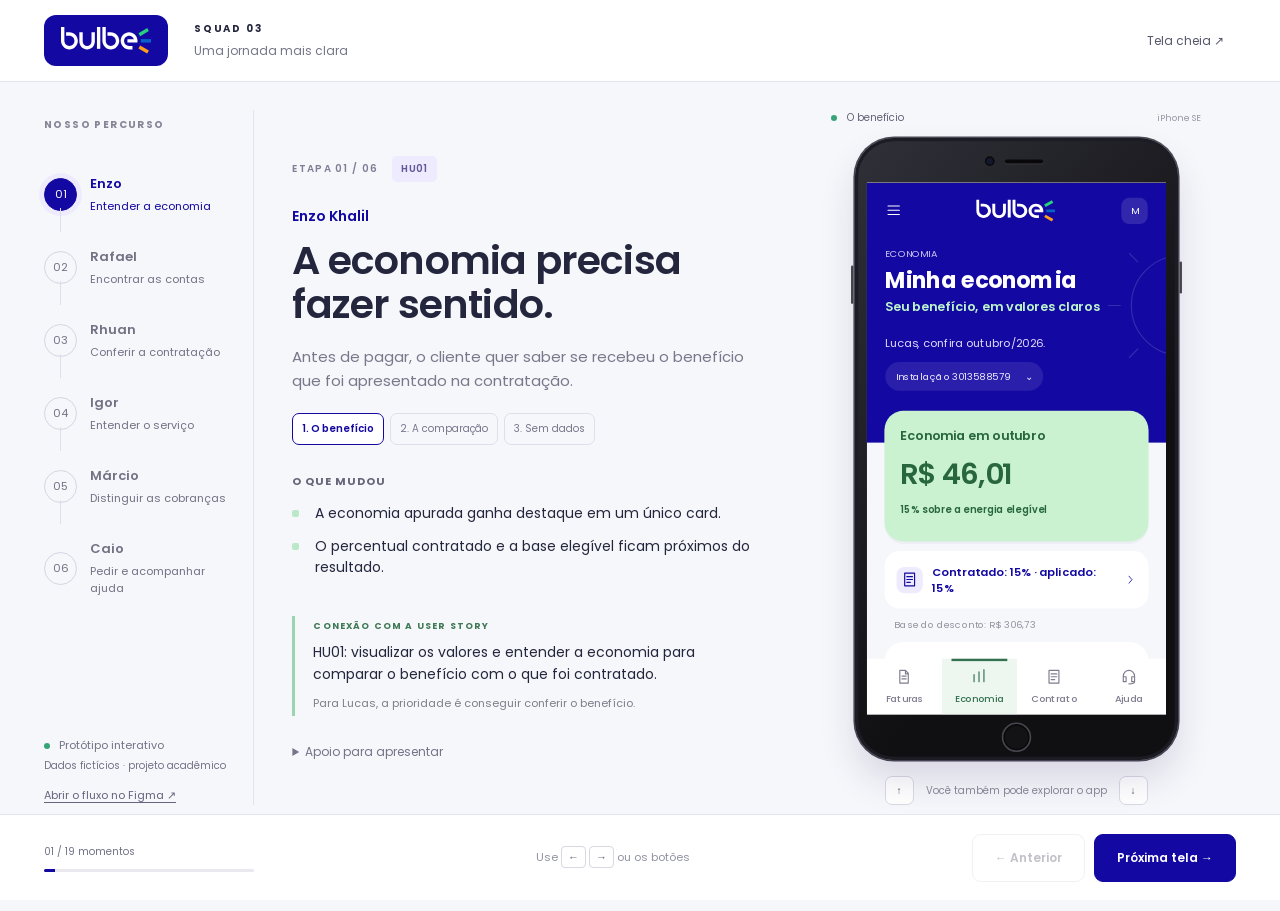
==== index.html @ 21d8047d "fix: alinha tipografia e escala às referências originais Bulbe" ====
<!doctype html><html lang="pt-BR"><head><meta charset="utf-8"><meta name="viewport" content="width=device-width,initial-scale=1"><meta name="theme-color" content="#1308a1"><title>Bulbe — Da dúvida à confiança | Squad 03</title><link rel="stylesheet" href="presentation.css?v=20261115-typography"><script defer src="presentation.js?v=20261115-typography"></script></head><body>
<header class="masthead"><a class="wordmark" href="#enzo/0" aria-label="Início da apresentação"><img src="assets/logo.svg" alt="Bulbe"></a><div class="project">SQUAD 03 <span>Uma jornada mais clara</span></div><button class="quiet" id="fullscreen" title="Tela cheia (F)">Tela cheia <span aria-hidden="true">↗</span></button></header>
<div class="workspace"><aside class="roadmap"><p class="eyebrow">NOSSO PERCURSO</p><nav id="stages" aria-label="Etapas por integrante"></nav><div class="roadmap-note"><span class="live-dot"></span> Protótipo interativo<p>Dados fictícios · projeto acadêmico</p><a href="https://www.figma.com/design/2zvEvnBGN11Wklv6yLXfpg" target="_blank" rel="noopener">Abrir o fluxo no Figma ↗</a></div></aside>
<main class="story" id="story" tabindex="-1"><div class="chapterline"><span id="chapter">ETAPA 01 / 06</span><span id="hu">HU01</span></div><p class="presenter" id="presenter"></p><h1 id="title"></h1><p class="lead" id="lead"></p><div class="screen-progress" id="screens" aria-label="Telas desta etapa"></div><section class="changes"><h2>O que mudou</h2><ul id="changes"></ul></section><section class="connection"><div class="connection-label">CONEXÃO COM A USER STORY</div><p id="connection"></p><p class="persona" id="persona"></p></section><details class="speaker-notes"><summary>Apoio para apresentar</summary><p id="talk"></p><p id="story-source"></p></details></main>
<section class="demo" aria-label="Demonstração no iPhone SE"><div class="demo-heading"><span class="live-dot"></span><span id="screen-name"></span><span class="device-name">iPhone SE</span></div><div class="phone-stage"><div class="phone"><div class="earpiece"><i></i><span></span></div><div class="phone-screen"><iframe src="app/index.html?v=20261115-typography#economia" title="Aplicativo Bulbe — demonstração interativa" id="app"></iframe></div><div class="home-button" aria-hidden="true"></div></div></div><div class="demo-controls"><button id="scroll-up" aria-label="Rolar a tela do app para cima">↑</button><span>Você também pode explorar o app</span><button id="scroll-down" aria-label="Rolar a tela do app para baixo">↓</button></div><button id="resume" hidden>Retomar a tela do roteiro ↩</button></section></div>
<footer class="controls"><div class="progress-info"><span id="global-count"></span><div class="progress-track"><div id="progress"></div></div></div><p class="keyboard-hint">Use <kbd>←</kbd> <kbd>→</kbd> ou os botões</p><div class="navigation"><button id="previous" class="previous">← Anterior</button><button id="next" class="next">Próximo →</button></div></footer>
<div class="finish" id="finish" hidden><div><span class="eyebrow">PERCURSO CONCLUÍDO</span><h2>Menos dúvidas.<br>Mais clareza para decidir.</h2><p>Seis histórias conectadas: entender o benefício, encontrar as contas, conferir o contrato e saber onde pedir ajuda.</p><p class="closing-note">Nossa hipótese é que essa clareza favoreça o pagamento no prazo e a confiança no serviço. O protótipo demonstra a proposta; o impacto precisa ser validado com usuários.</p><button class="next" id="restart">Recomeçar apresentação ↻</button><button class="quiet" id="back-finish">Voltar à última tela</button></div></div>
</body></html>
---- presentation.css ----
@font-face{font-family:Poppins;src:url(assets/fonts/Poppins-Regular.ttf);font-weight:400;font-display:swap}@font-face{font-family:Poppins;src:url(assets/fonts/Poppins-Medium.ttf);font-weight:500;font-display:swap}@font-face{font-family:Poppins;src:url(assets/fonts/Poppins-SemiBold.ttf);font-weight:600;font-display:swap}@font-face{font-family:Poppins;src:url(assets/fonts/Poppins-Bold.ttf);font-weight:700;font-display:swap}@font-face{font-family:Inter;src:url(assets/fonts/inter-400.ttf)}@font-face{font-family:Inter;src:url(assets/fonts/inter-600.ttf);font-weight:600}@font-face{font-family:Inter;src:url(assets/fonts/inter-700.ttf);font-weight:700}*{box-sizing:border-box}body{margin:0;background:#f6f7fb;color:#24263d;font-family:Poppins,Arial,sans-serif}button,a{touch-action:manipulation}button{font:inherit;cursor:pointer}button:focus-visible,a:focus-visible,summary:focus-visible{outline:3px solid #40b98a;outline-offset:4px}[hidden]{display:none!important}.masthead{height:82px;padding:0 44px;display:flex;align-items:center;border-bottom:1px solid #e3e4ef;background:#fff;gap:26px}.wordmark{background:#1308a1;padding:12px 17px;border-radius:12px;display:block}.wordmark img{width:90px;display:block}.project{font-size:10px;font-weight:700;letter-spacing:.18em}.project span{display:block;color:#757588;font-size:12px;letter-spacing:0;font-weight:400;margin-top:5px}.quiet{border:0;background:none;color:#55576b;padding:12px}.masthead .quiet{margin-left:auto;font-size:12px}.workspace{display:grid;grid-template-columns:210px minmax(360px,1fr) minmax(350px,440px);gap:clamp(25px,3vw,60px);max-width:1540px;padding:28px 44px 20px;margin:auto;min-height:calc(100dvh - 170px)}.eyebrow{font-size:10px;font-weight:700;letter-spacing:.14em;color:#868596;margin:7px 0 25px}.roadmap{display:flex;flex-direction:column;border-right:1px solid #e2e3ee;padding-right:24px}.stage{width:100%;border:0;background:none;display:flex;align-items:center;gap:13px;text-align:left;padding:16px 0;color:#727285;position:relative}.stage:not(:last-child):after{content:'';position:absolute;left:16px;top:50px;width:1px;height:24px;background:#dedfea}.stage .number{width:33px;height:33px;border:1px solid #d4d5e2;border-radius:50%;display:grid;place-items:center;font-size:11px;flex:none;background:#f6f7fb}.stage strong{display:block;font-size:13px;font-weight:600}.stage small{display:block;font-size:11px;margin-top:4px}.stage[aria-current=step]{color:#1308a1}.stage[aria-current=step] .number{background:#1308a1;color:#fff;border-color:#1308a1;box-shadow:0 0 0 5px #eeebff}.stage.done .number{color:#266c49;background:#e2f4e8;border-color:#c2e3cf}.roadmap-note{margin-top:auto;padding-top:34px;color:#737487;font-size:11px;line-height:1.7}.roadmap-note p{font-size:10px;margin:3px 0 12px}.roadmap-note a{color:#68637e;text-underline-offset:3px}.live-dot{width:6px;height:6px;background:#38a376;border-radius:50%;display:inline-block;margin-right:6px}.story{padding:24px 0 15px;max-width:620px;align-self:center}.chapterline{display:flex;align-items:center;gap:14px;color:#827d97;letter-spacing:.13em;font-weight:600;font-size:10px}.chapterline #hu{background:#eeebff;color:#625798;letter-spacing:.03em;padding:5px 9px;border-radius:5px}.presenter{font-size:14px;font-weight:600;color:#1308a1;margin:24px 0 12px}h1{font-size:clamp(29px,3.1vw,47px);line-height:1.1;letter-spacing:-.045em;font-weight:700;margin:0 0 19px;max-width:580px}.lead{font-size:15px;line-height:1.6;color:#77798b;margin:0 0 20px;max-width:520px}.screen-progress{display:flex;flex-wrap:wrap;gap:6px;margin:0 0 28px}.screen-chip{border:1px solid #dedfea;background:transparent;color:#75778b;border-radius:7px;padding:7px 9px;font-size:10px}.screen-chip[aria-current=true]{background:#fff;border-color:#1308a1;color:#1308a1;font-weight:600}.changes h2{font-size:11px;letter-spacing:.09em;text-transform:uppercase;color:#656679;margin:0 0 13px}.changes ul{list-style:none;padding:0;margin:0 0 26px}.changes li{position:relative;padding:0 0 12px 23px;font-size:14px;line-height:1.5}.changes li:before{content:'';position:absolute;left:0;top:7px;width:7px;height:7px;border-radius:2px;background:#bce8ca}.connection{border-left:3px solid #9bd4b1;padding:4px 0 4px 18px;margin:12px 0 20px}.connection-label{font-size:9px;letter-spacing:.13em;font-weight:700;color:#3f7955}.connection p{font-size:14px;line-height:1.55;margin:9px 0 0}.connection .persona{font-size:11px;color:#7c7e8a}.speaker-notes{font-size:12px;color:#737588;line-height:1.7}.speaker-notes summary{cursor:pointer;width:max-content;padding:6px 0}.speaker-notes p{max-width:500px}.speaker-notes a{color:#1308a1}.demo{display:flex;align-items:center;flex-direction:column;justify-content:center;min-width:0}.demo-heading{font-size:10px;color:#616276;display:flex;align-items:center;width:100%;max-width:370px;gap:4px;margin-bottom:12px}.device-name{margin-left:auto;color:#9697a5;font-size:9px}.phone-stage{width:calc(405px * var(--phone-scale,.8));height:calc(780px * var(--phone-scale,.8));flex-shrink:0;position:relative}.phone{width:405px;height:780px;background:linear-gradient(130deg,#303039,#101013 65%);border-radius:49px;padding:56px 15px 57px;position:absolute;transform:scale(var(--phone-scale,.8));transform-origin:top left;box-shadow:0 25px 45px #21104b22,0 0 0 2px #4a4955,inset 0 0 0 4px #1d1c24}.phone:before{content:'';position:absolute;width:3px;height:48px;left:-5px;top:160px;background:#46444b;border-radius:2px}.phone:after{content:'';position:absolute;width:3px;height:40px;right:-5px;top:155px;background:#46444b;border-radius:2px}.earpiece{position:absolute;top:25px;left:165px;display:flex;align-items:center;gap:15px}.earpiece span{display:block;width:48px;height:5px;border-radius:6px;background:#08080b;box-shadow:0 1px 1px #444}.earpiece i{width:8px;height:8px;border-radius:50%;background:#13192b;box-shadow:0 0 0 2px #09090a}.phone-screen{width:375px;height:667px;overflow:hidden;background:white}.phone iframe{border:0;width:375px;height:667px;display:block}.home-button{position:absolute;bottom:10px;left:184px;width:37px;height:37px;border-radius:50%;background:#131316;border:2px solid #494650;box-shadow:inset 0 0 0 2px #090909}.demo-controls{display:flex;gap:12px;align-items:center;margin-top:16px;font-size:10px;color:#8a8a98}.demo-controls button{border:1px solid #d9d9e6;border-radius:7px;width:29px;height:29px;background:#fff;color:#55516f}.demo #resume{background:#eeebff;color:#1308a1;border:0;padding:8px 12px;border-radius:8px;margin-top:7px;font-size:11px}.controls{min-height:86px;background:#fff;border-top:1px solid #e3e4ef;display:flex;align-items:center;gap:35px;padding:16px 44px;position:sticky;bottom:0;z-index:3}.progress-info{width:210px;font-size:10px;color:#717286}.progress-track{height:3px;background:#e9e8ef;border-radius:4px;margin-top:9px;overflow:hidden}#progress{height:100%;background:#1308a1;transition:width .2s}.keyboard-hint{font-size:11px;color:#9293a2;margin:auto}kbd{font:inherit;border:1px solid #d7d8e0;border-radius:4px;padding:2px 6px;color:#66677a}.navigation{display:flex;gap:9px}.navigation button,.next{border-radius:9px;padding:14px 22px;border:1px solid #dedde8;font-size:12px;font-weight:600;min-height:44px}.previous{color:#67667b;background:#fff}.next{color:white;background:#1308a1;border-color:#1308a1!important}.previous:disabled{opacity:.4;cursor:default}.finish{position:fixed;inset:0;background:#f6f7fbed;backdrop-filter:blur(18px);z-index:10;display:grid;place-items:center;padding:30px}.finish>div{max-width:650px}.finish h2{font-size:52px;letter-spacing:-.04em;line-height:1.1}.finish p{font-size:17px;line-height:1.6}.finish .closing-note{font-size:13px;color:#737387;margin:25px 0 35px}@media(min-width:1000px) and (max-height:780px){.masthead{height:65px}.workspace{padding-top:12px;padding-bottom:12px;min-height:calc(100dvh - 140px)}.story{padding:0}.presenter{margin-top:16px}h1{font-size:33px}.lead{font-size:13px;margin-bottom:13px}.screen-progress{margin-bottom:17px}.changes li,.connection p{font-size:12px}.changes ul{margin-bottom:15px}.connection{margin-bottom:12px}.controls{min-height:75px}.roadmap .stage{padding:13px 0}}@media(max-width:1100px){.workspace{grid-template-columns:160px minmax(300px,1fr) 330px;padding-left:25px;padding-right:25px;gap:24px}.roadmap{padding-right:12px}.masthead,.controls{padding-left:25px;padding-right:25px}}@media(max-width:900px){.workspace{grid-template-columns:1fr 340px;gap:24px}.roadmap{grid-column:1/-1;border:0;padding:0}.roadmap .eyebrow,.roadmap-note{display:none}.roadmap nav{display:flex;overflow:auto;gap:20px}.stage{min-width:120px;padding:8px 0}.stage:after{display:none}.stage strong{font-size:12px}.stage small{font-size:10px}.story{align-self:start}.controls .keyboard-hint{display:none}.controls{justify-content:space-between}.masthead{height:72px}}@media(max-width:680px){.workspace{display:flex;flex-direction:column;padding:16px 22px 30px}.roadmap{order:0}.story{order:1}.demo{order:2;margin-top:10px}.story{max-width:none}h1{font-size:34px}.connection{margin-bottom:12px}.controls{gap:12px;padding:12px 15px}.progress-info{width:80px;font-size:9px}.navigation button{padding:12px}.project span{display:none}.masthead{padding:0 20px;gap:16px}.masthead .quiet{font-size:10px}.finish h2{font-size:36px}}@media(prefers-reduced-motion:reduce){*{scroll-behavior:auto!important;transition:none!important}}

/* Presentation shares the Bulbe family; sizes adapt to projection. */
body{font-synthesis:none}h1{font-weight:600;letter-spacing:-.02em}.finish h2{font-weight:600;letter-spacing:-.02em}
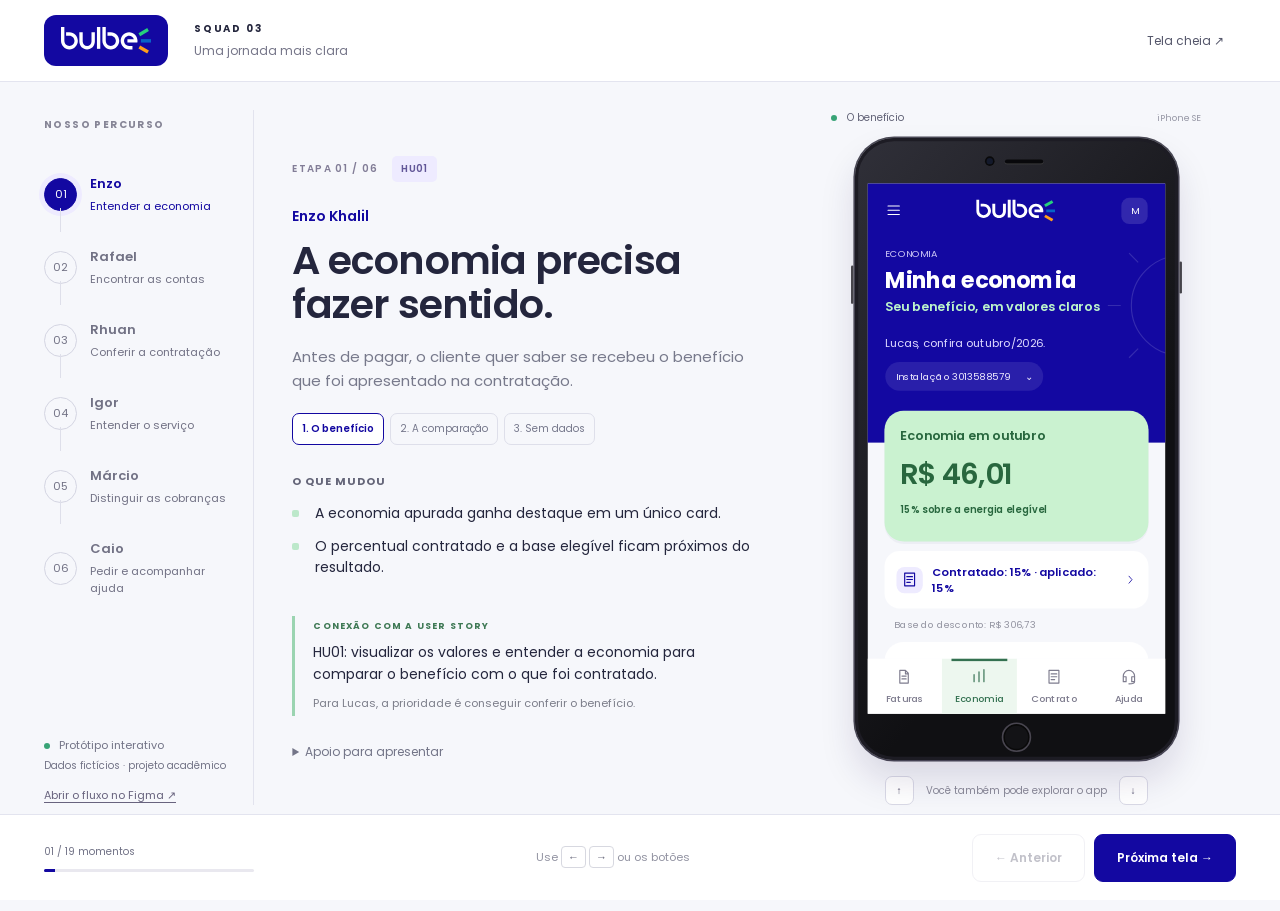
==== commit 5bb7bd79: "fix: remove fresta clara entre app e moldura do celular" ====
--- a/index.html
+++ b/index.html
@@ -1,4 +1,4 @@
-<!doctype html><html lang="pt-BR"><head><meta charset="utf-8"><meta name="viewport" content="width=device-width,initial-scale=1"><meta name="theme-color" content="#1308a1"><title>Bulbe — Da dúvida à confiança | Squad 03</title><link rel="stylesheet" href="presentation.css?v=20261115-typography"><script defer src="presentation.js?v=20261115-typography"></script></head><body>
+<!doctype html><html lang="pt-BR"><head><meta charset="utf-8"><meta name="viewport" content="width=device-width,initial-scale=1"><meta name="theme-color" content="#1308a1"><title>Bulbe — Da dúvida à confiança | Squad 03</title><link rel="stylesheet" href="presentation.css?v=20261115-bezel2"><script defer src="presentation.js?v=20261115-typography"></script></head><body>
 <header class="masthead"><a class="wordmark" href="#enzo/0" aria-label="Início da apresentação"><img src="assets/logo.svg" alt="Bulbe"></a><div class="project">SQUAD 03 <span>Uma jornada mais clara</span></div><button class="quiet" id="fullscreen" title="Tela cheia (F)">Tela cheia <span aria-hidden="true">↗</span></button></header>
 <div class="workspace"><aside class="roadmap"><p class="eyebrow">NOSSO PERCURSO</p><nav id="stages" aria-label="Etapas por integrante"></nav><div class="roadmap-note"><span class="live-dot"></span> Protótipo interativo<p>Dados fictícios · projeto acadêmico</p><a href="https://www.figma.com/design/2zvEvnBGN11Wklv6yLXfpg" target="_blank" rel="noopener">Abrir o fluxo no Figma ↗</a></div></aside>
 <main class="story" id="story" tabindex="-1"><div class="chapterline"><span id="chapter">ETAPA 01 / 06</span><span id="hu">HU01</span></div><p class="presenter" id="presenter"></p><h1 id="title"></h1><p class="lead" id="lead"></p><div class="screen-progress" id="screens" aria-label="Telas desta etapa"></div><section class="changes"><h2>O que mudou</h2><ul id="changes"></ul></section><section class="connection"><div class="connection-label">CONEXÃO COM A USER STORY</div><p id="connection"></p><p class="persona" id="persona"></p></section><details class="speaker-notes"><summary>Apoio para apresentar</summary><p id="talk"></p><p id="story-source"></p></details></main>
--- a/presentation.css
+++ b/presentation.css
@@ -1,4 +1,4 @@
-@font-face{font-family:Poppins;src:url(assets/fonts/Poppins-Regular.ttf);font-weight:400;font-display:swap}@font-face{font-family:Poppins;src:url(assets/fonts/Poppins-Medium.ttf);font-weight:500;font-display:swap}@font-face{font-family:Poppins;src:url(assets/fonts/Poppins-SemiBold.ttf);font-weight:600;font-display:swap}@font-face{font-family:Poppins;src:url(assets/fonts/Poppins-Bold.ttf);font-weight:700;font-display:swap}@font-face{font-family:Inter;src:url(assets/fonts/inter-400.ttf)}@font-face{font-family:Inter;src:url(assets/fonts/inter-600.ttf);font-weight:600}@font-face{font-family:Inter;src:url(assets/fonts/inter-700.ttf);font-weight:700}*{box-sizing:border-box}body{margin:0;background:#f6f7fb;color:#24263d;font-family:Poppins,Arial,sans-serif}button,a{touch-action:manipulation}button{font:inherit;cursor:pointer}button:focus-visible,a:focus-visible,summary:focus-visible{outline:3px solid #40b98a;outline-offset:4px}[hidden]{display:none!important}.masthead{height:82px;padding:0 44px;display:flex;align-items:center;border-bottom:1px solid #e3e4ef;background:#fff;gap:26px}.wordmark{background:#1308a1;padding:12px 17px;border-radius:12px;display:block}.wordmark img{width:90px;display:block}.project{font-size:10px;font-weight:700;letter-spacing:.18em}.project span{display:block;color:#757588;font-size:12px;letter-spacing:0;font-weight:400;margin-top:5px}.quiet{border:0;background:none;color:#55576b;padding:12px}.masthead .quiet{margin-left:auto;font-size:12px}.workspace{display:grid;grid-template-columns:210px minmax(360px,1fr) minmax(350px,440px);gap:clamp(25px,3vw,60px);max-width:1540px;padding:28px 44px 20px;margin:auto;min-height:calc(100dvh - 170px)}.eyebrow{font-size:10px;font-weight:700;letter-spacing:.14em;color:#868596;margin:7px 0 25px}.roadmap{display:flex;flex-direction:column;border-right:1px solid #e2e3ee;padding-right:24px}.stage{width:100%;border:0;background:none;display:flex;align-items:center;gap:13px;text-align:left;padding:16px 0;color:#727285;position:relative}.stage:not(:last-child):after{content:'';position:absolute;left:16px;top:50px;width:1px;height:24px;background:#dedfea}.stage .number{width:33px;height:33px;border:1px solid #d4d5e2;border-radius:50%;display:grid;place-items:center;font-size:11px;flex:none;background:#f6f7fb}.stage strong{display:block;font-size:13px;font-weight:600}.stage small{display:block;font-size:11px;margin-top:4px}.stage[aria-current=step]{color:#1308a1}.stage[aria-current=step] .number{background:#1308a1;color:#fff;border-color:#1308a1;box-shadow:0 0 0 5px #eeebff}.stage.done .number{color:#266c49;background:#e2f4e8;border-color:#c2e3cf}.roadmap-note{margin-top:auto;padding-top:34px;color:#737487;font-size:11px;line-height:1.7}.roadmap-note p{font-size:10px;margin:3px 0 12px}.roadmap-note a{color:#68637e;text-underline-offset:3px}.live-dot{width:6px;height:6px;background:#38a376;border-radius:50%;display:inline-block;margin-right:6px}.story{padding:24px 0 15px;max-width:620px;align-self:center}.chapterline{display:flex;align-items:center;gap:14px;color:#827d97;letter-spacing:.13em;font-weight:600;font-size:10px}.chapterline #hu{background:#eeebff;color:#625798;letter-spacing:.03em;padding:5px 9px;border-radius:5px}.presenter{font-size:14px;font-weight:600;color:#1308a1;margin:24px 0 12px}h1{font-size:clamp(29px,3.1vw,47px);line-height:1.1;letter-spacing:-.045em;font-weight:700;margin:0 0 19px;max-width:580px}.lead{font-size:15px;line-height:1.6;color:#77798b;margin:0 0 20px;max-width:520px}.screen-progress{display:flex;flex-wrap:wrap;gap:6px;margin:0 0 28px}.screen-chip{border:1px solid #dedfea;background:transparent;color:#75778b;border-radius:7px;padding:7px 9px;font-size:10px}.screen-chip[aria-current=true]{background:#fff;border-color:#1308a1;color:#1308a1;font-weight:600}.changes h2{font-size:11px;letter-spacing:.09em;text-transform:uppercase;color:#656679;margin:0 0 13px}.changes ul{list-style:none;padding:0;margin:0 0 26px}.changes li{position:relative;padding:0 0 12px 23px;font-size:14px;line-height:1.5}.changes li:before{content:'';position:absolute;left:0;top:7px;width:7px;height:7px;border-radius:2px;background:#bce8ca}.connection{border-left:3px solid #9bd4b1;padding:4px 0 4px 18px;margin:12px 0 20px}.connection-label{font-size:9px;letter-spacing:.13em;font-weight:700;color:#3f7955}.connection p{font-size:14px;line-height:1.55;margin:9px 0 0}.connection .persona{font-size:11px;color:#7c7e8a}.speaker-notes{font-size:12px;color:#737588;line-height:1.7}.speaker-notes summary{cursor:pointer;width:max-content;padding:6px 0}.speaker-notes p{max-width:500px}.speaker-notes a{color:#1308a1}.demo{display:flex;align-items:center;flex-direction:column;justify-content:center;min-width:0}.demo-heading{font-size:10px;color:#616276;display:flex;align-items:center;width:100%;max-width:370px;gap:4px;margin-bottom:12px}.device-name{margin-left:auto;color:#9697a5;font-size:9px}.phone-stage{width:calc(405px * var(--phone-scale,.8));height:calc(780px * var(--phone-scale,.8));flex-shrink:0;position:relative}.phone{width:405px;height:780px;background:linear-gradient(130deg,#303039,#101013 65%);border-radius:49px;padding:56px 15px 57px;position:absolute;transform:scale(var(--phone-scale,.8));transform-origin:top left;box-shadow:0 25px 45px #21104b22,0 0 0 2px #4a4955,inset 0 0 0 4px #1d1c24}.phone:before{content:'';position:absolute;width:3px;height:48px;left:-5px;top:160px;background:#46444b;border-radius:2px}.phone:after{content:'';position:absolute;width:3px;height:40px;right:-5px;top:155px;background:#46444b;border-radius:2px}.earpiece{position:absolute;top:25px;left:165px;display:flex;align-items:center;gap:15px}.earpiece span{display:block;width:48px;height:5px;border-radius:6px;background:#08080b;box-shadow:0 1px 1px #444}.earpiece i{width:8px;height:8px;border-radius:50%;background:#13192b;box-shadow:0 0 0 2px #09090a}.phone-screen{width:375px;height:667px;overflow:hidden;background:white}.phone iframe{border:0;width:375px;height:667px;display:block}.home-button{position:absolute;bottom:10px;left:184px;width:37px;height:37px;border-radius:50%;background:#131316;border:2px solid #494650;box-shadow:inset 0 0 0 2px #090909}.demo-controls{display:flex;gap:12px;align-items:center;margin-top:16px;font-size:10px;color:#8a8a98}.demo-controls button{border:1px solid #d9d9e6;border-radius:7px;width:29px;height:29px;background:#fff;color:#55516f}.demo #resume{background:#eeebff;color:#1308a1;border:0;padding:8px 12px;border-radius:8px;margin-top:7px;font-size:11px}.controls{min-height:86px;background:#fff;border-top:1px solid #e3e4ef;display:flex;align-items:center;gap:35px;padding:16px 44px;position:sticky;bottom:0;z-index:3}.progress-info{width:210px;font-size:10px;color:#717286}.progress-track{height:3px;background:#e9e8ef;border-radius:4px;margin-top:9px;overflow:hidden}#progress{height:100%;background:#1308a1;transition:width .2s}.keyboard-hint{font-size:11px;color:#9293a2;margin:auto}kbd{font:inherit;border:1px solid #d7d8e0;border-radius:4px;padding:2px 6px;color:#66677a}.navigation{display:flex;gap:9px}.navigation button,.next{border-radius:9px;padding:14px 22px;border:1px solid #dedde8;font-size:12px;font-weight:600;min-height:44px}.previous{color:#67667b;background:#fff}.next{color:white;background:#1308a1;border-color:#1308a1!important}.previous:disabled{opacity:.4;cursor:default}.finish{position:fixed;inset:0;background:#f6f7fbed;backdrop-filter:blur(18px);z-index:10;display:grid;place-items:center;padding:30px}.finish>div{max-width:650px}.finish h2{font-size:52px;letter-spacing:-.04em;line-height:1.1}.finish p{font-size:17px;line-height:1.6}.finish .closing-note{font-size:13px;color:#737387;margin:25px 0 35px}@media(min-width:1000px) and (max-height:780px){.masthead{height:65px}.workspace{padding-top:12px;padding-bottom:12px;min-height:calc(100dvh - 140px)}.story{padding:0}.presenter{margin-top:16px}h1{font-size:33px}.lead{font-size:13px;margin-bottom:13px}.screen-progress{margin-bottom:17px}.changes li,.connection p{font-size:12px}.changes ul{margin-bottom:15px}.connection{margin-bottom:12px}.controls{min-height:75px}.roadmap .stage{padding:13px 0}}@media(max-width:1100px){.workspace{grid-template-columns:160px minmax(300px,1fr) 330px;padding-left:25px;padding-right:25px;gap:24px}.roadmap{padding-right:12px}.masthead,.controls{padding-left:25px;padding-right:25px}}@media(max-width:900px){.workspace{grid-template-columns:1fr 340px;gap:24px}.roadmap{grid-column:1/-1;border:0;padding:0}.roadmap .eyebrow,.roadmap-note{display:none}.roadmap nav{display:flex;overflow:auto;gap:20px}.stage{min-width:120px;padding:8px 0}.stage:after{display:none}.stage strong{font-size:12px}.stage small{font-size:10px}.story{align-self:start}.controls .keyboard-hint{display:none}.controls{justify-content:space-between}.masthead{height:72px}}@media(max-width:680px){.workspace{display:flex;flex-direction:column;padding:16px 22px 30px}.roadmap{order:0}.story{order:1}.demo{order:2;margin-top:10px}.story{max-width:none}h1{font-size:34px}.connection{margin-bottom:12px}.controls{gap:12px;padding:12px 15px}.progress-info{width:80px;font-size:9px}.navigation button{padding:12px}.project span{display:none}.masthead{padding:0 20px;gap:16px}.masthead .quiet{font-size:10px}.finish h2{font-size:36px}}@media(prefers-reduced-motion:reduce){*{scroll-behavior:auto!important;transition:none!important}}
+@font-face{font-family:Poppins;src:url(assets/fonts/Poppins-Regular.ttf);font-weight:400;font-display:swap}@font-face{font-family:Poppins;src:url(assets/fonts/Poppins-Medium.ttf);font-weight:500;font-display:swap}@font-face{font-family:Poppins;src:url(assets/fonts/Poppins-SemiBold.ttf);font-weight:600;font-display:swap}@font-face{font-family:Poppins;src:url(assets/fonts/Poppins-Bold.ttf);font-weight:700;font-display:swap}@font-face{font-family:Inter;src:url(assets/fonts/inter-400.ttf)}@font-face{font-family:Inter;src:url(assets/fonts/inter-600.ttf);font-weight:600}@font-face{font-family:Inter;src:url(assets/fonts/inter-700.ttf);font-weight:700}*{box-sizing:border-box}body{margin:0;background:#f6f7fb;color:#24263d;font-family:Poppins,Arial,sans-serif}button,a{touch-action:manipulation}button{font:inherit;cursor:pointer}button:focus-visible,a:focus-visible,summary:focus-visible{outline:3px solid #40b98a;outline-offset:4px}[hidden]{display:none!important}.masthead{height:82px;padding:0 44px;display:flex;align-items:center;border-bottom:1px solid #e3e4ef;background:#fff;gap:26px}.wordmark{background:#1308a1;padding:12px 17px;border-radius:12px;display:block}.wordmark img{width:90px;display:block}.project{font-size:10px;font-weight:700;letter-spacing:.18em}.project span{display:block;color:#757588;font-size:12px;letter-spacing:0;font-weight:400;margin-top:5px}.quiet{border:0;background:none;color:#55576b;padding:12px}.masthead .quiet{margin-left:auto;font-size:12px}.workspace{display:grid;grid-template-columns:210px minmax(360px,1fr) minmax(350px,440px);gap:clamp(25px,3vw,60px);max-width:1540px;padding:28px 44px 20px;margin:auto;min-height:calc(100dvh - 170px)}.eyebrow{font-size:10px;font-weight:700;letter-spacing:.14em;color:#868596;margin:7px 0 25px}.roadmap{display:flex;flex-direction:column;border-right:1px solid #e2e3ee;padding-right:24px}.stage{width:100%;border:0;background:none;display:flex;align-items:center;gap:13px;text-align:left;padding:16px 0;color:#727285;position:relative}.stage:not(:last-child):after{content:'';position:absolute;left:16px;top:50px;width:1px;height:24px;background:#dedfea}.stage .number{width:33px;height:33px;border:1px solid #d4d5e2;border-radius:50%;display:grid;place-items:center;font-size:11px;flex:none;background:#f6f7fb}.stage strong{display:block;font-size:13px;font-weight:600}.stage small{display:block;font-size:11px;margin-top:4px}.stage[aria-current=step]{color:#1308a1}.stage[aria-current=step] .number{background:#1308a1;color:#fff;border-color:#1308a1;box-shadow:0 0 0 5px #eeebff}.stage.done .number{color:#266c49;background:#e2f4e8;border-color:#c2e3cf}.roadmap-note{margin-top:auto;padding-top:34px;color:#737487;font-size:11px;line-height:1.7}.roadmap-note p{font-size:10px;margin:3px 0 12px}.roadmap-note a{color:#68637e;text-underline-offset:3px}.live-dot{width:6px;height:6px;background:#38a376;border-radius:50%;display:inline-block;margin-right:6px}.story{padding:24px 0 15px;max-width:620px;align-self:center}.chapterline{display:flex;align-items:center;gap:14px;color:#827d97;letter-spacing:.13em;font-weight:600;font-size:10px}.chapterline #hu{background:#eeebff;color:#625798;letter-spacing:.03em;padding:5px 9px;border-radius:5px}.presenter{font-size:14px;font-weight:600;color:#1308a1;margin:24px 0 12px}h1{font-size:clamp(29px,3.1vw,47px);line-height:1.1;letter-spacing:-.045em;font-weight:700;margin:0 0 19px;max-width:580px}.lead{font-size:15px;line-height:1.6;color:#77798b;margin:0 0 20px;max-width:520px}.screen-progress{display:flex;flex-wrap:wrap;gap:6px;margin:0 0 28px}.screen-chip{border:1px solid #dedfea;background:transparent;color:#75778b;border-radius:7px;padding:7px 9px;font-size:10px}.screen-chip[aria-current=true]{background:#fff;border-color:#1308a1;color:#1308a1;font-weight:600}.changes h2{font-size:11px;letter-spacing:.09em;text-transform:uppercase;color:#656679;margin:0 0 13px}.changes ul{list-style:none;padding:0;margin:0 0 26px}.changes li{position:relative;padding:0 0 12px 23px;font-size:14px;line-height:1.5}.changes li:before{content:'';position:absolute;left:0;top:7px;width:7px;height:7px;border-radius:2px;background:#bce8ca}.connection{border-left:3px solid #9bd4b1;padding:4px 0 4px 18px;margin:12px 0 20px}.connection-label{font-size:9px;letter-spacing:.13em;font-weight:700;color:#3f7955}.connection p{font-size:14px;line-height:1.55;margin:9px 0 0}.connection .persona{font-size:11px;color:#7c7e8a}.speaker-notes{font-size:12px;color:#737588;line-height:1.7}.speaker-notes summary{cursor:pointer;width:max-content;padding:6px 0}.speaker-notes p{max-width:500px}.speaker-notes a{color:#1308a1}.demo{display:flex;align-items:center;flex-direction:column;justify-content:center;min-width:0}.demo-heading{font-size:10px;color:#616276;display:flex;align-items:center;width:100%;max-width:370px;gap:4px;margin-bottom:12px}.device-name{margin-left:auto;color:#9697a5;font-size:9px}.phone-stage{width:calc(405px * var(--phone-scale,.8));height:calc(780px * var(--phone-scale,.8));flex-shrink:0;position:relative}.phone{width:405px;height:780px;background:linear-gradient(130deg,#303039,#101013 65%);border-radius:49px;padding:56px 15px 57px;position:absolute;transform:scale(var(--phone-scale,.8));transform-origin:top left;box-shadow:0 25px 45px #21104b22,0 0 0 2px #4a4955,inset 0 0 0 4px #1d1c24}.phone:before{content:'';position:absolute;width:3px;height:48px;left:-5px;top:160px;background:#46444b;border-radius:2px}.phone:after{content:'';position:absolute;width:3px;height:40px;right:-5px;top:155px;background:#46444b;border-radius:2px}.earpiece{position:absolute;top:25px;left:165px;display:flex;align-items:center;gap:15px}.earpiece span{display:block;width:48px;height:5px;border-radius:6px;background:#08080b;box-shadow:0 1px 1px #444}.earpiece i{width:8px;height:8px;border-radius:50%;background:#13192b;box-shadow:0 0 0 2px #09090a}.phone-screen{width:375px;height:667px;overflow:hidden;background:#101013;clip-path:inset(1px)}.phone iframe{border:0;outline:0;width:375px;height:667px;display:block}.home-button{position:absolute;bottom:10px;left:184px;width:37px;height:37px;border-radius:50%;background:#131316;border:2px solid #494650;box-shadow:inset 0 0 0 2px #090909}.demo-controls{display:flex;gap:12px;align-items:center;margin-top:16px;font-size:10px;color:#8a8a98}.demo-controls button{border:1px solid #d9d9e6;border-radius:7px;width:29px;height:29px;background:#fff;color:#55516f}.demo #resume{background:#eeebff;color:#1308a1;border:0;padding:8px 12px;border-radius:8px;margin-top:7px;font-size:11px}.controls{min-height:86px;background:#fff;border-top:1px solid #e3e4ef;display:flex;align-items:center;gap:35px;padding:16px 44px;position:sticky;bottom:0;z-index:3}.progress-info{width:210px;font-size:10px;color:#717286}.progress-track{height:3px;background:#e9e8ef;border-radius:4px;margin-top:9px;overflow:hidden}#progress{height:100%;background:#1308a1;transition:width .2s}.keyboard-hint{font-size:11px;color:#9293a2;margin:auto}kbd{font:inherit;border:1px solid #d7d8e0;border-radius:4px;padding:2px 6px;color:#66677a}.navigation{display:flex;gap:9px}.navigation button,.next{border-radius:9px;padding:14px 22px;border:1px solid #dedde8;font-size:12px;font-weight:600;min-height:44px}.previous{color:#67667b;background:#fff}.next{color:white;background:#1308a1;border-color:#1308a1!important}.previous:disabled{opacity:.4;cursor:default}.finish{position:fixed;inset:0;background:#f6f7fbed;backdrop-filter:blur(18px);z-index:10;display:grid;place-items:center;padding:30px}.finish>div{max-width:650px}.finish h2{font-size:52px;letter-spacing:-.04em;line-height:1.1}.finish p{font-size:17px;line-height:1.6}.finish .closing-note{font-size:13px;color:#737387;margin:25px 0 35px}@media(min-width:1000px) and (max-height:780px){.masthead{height:65px}.workspace{padding-top:12px;padding-bottom:12px;min-height:calc(100dvh - 140px)}.story{padding:0}.presenter{margin-top:16px}h1{font-size:33px}.lead{font-size:13px;margin-bottom:13px}.screen-progress{margin-bottom:17px}.changes li,.connection p{font-size:12px}.changes ul{margin-bottom:15px}.connection{margin-bottom:12px}.controls{min-height:75px}.roadmap .stage{padding:13px 0}}@media(max-width:1100px){.workspace{grid-template-columns:160px minmax(300px,1fr) 330px;padding-left:25px;padding-right:25px;gap:24px}.roadmap{padding-right:12px}.masthead,.controls{padding-left:25px;padding-right:25px}}@media(max-width:900px){.workspace{grid-template-columns:1fr 340px;gap:24px}.roadmap{grid-column:1/-1;border:0;padding:0}.roadmap .eyebrow,.roadmap-note{display:none}.roadmap nav{display:flex;overflow:auto;gap:20px}.stage{min-width:120px;padding:8px 0}.stage:after{display:none}.stage strong{font-size:12px}.stage small{font-size:10px}.story{align-self:start}.controls .keyboard-hint{display:none}.controls{justify-content:space-between}.masthead{height:72px}}@media(max-width:680px){.workspace{display:flex;flex-direction:column;padding:16px 22px 30px}.roadmap{order:0}.story{order:1}.demo{order:2;margin-top:10px}.story{max-width:none}h1{font-size:34px}.connection{margin-bottom:12px}.controls{gap:12px;padding:12px 15px}.progress-info{width:80px;font-size:9px}.navigation button{padding:12px}.project span{display:none}.masthead{padding:0 20px;gap:16px}.masthead .quiet{font-size:10px}.finish h2{font-size:36px}}@media(prefers-reduced-motion:reduce){*{scroll-behavior:auto!important;transition:none!important}}
 
 /* Presentation shares the Bulbe family; sizes adapt to projection. */
 body{font-synthesis:none}h1{font-weight:600;letter-spacing:-.02em}.finish h2{font-weight:600;letter-spacing:-.02em}
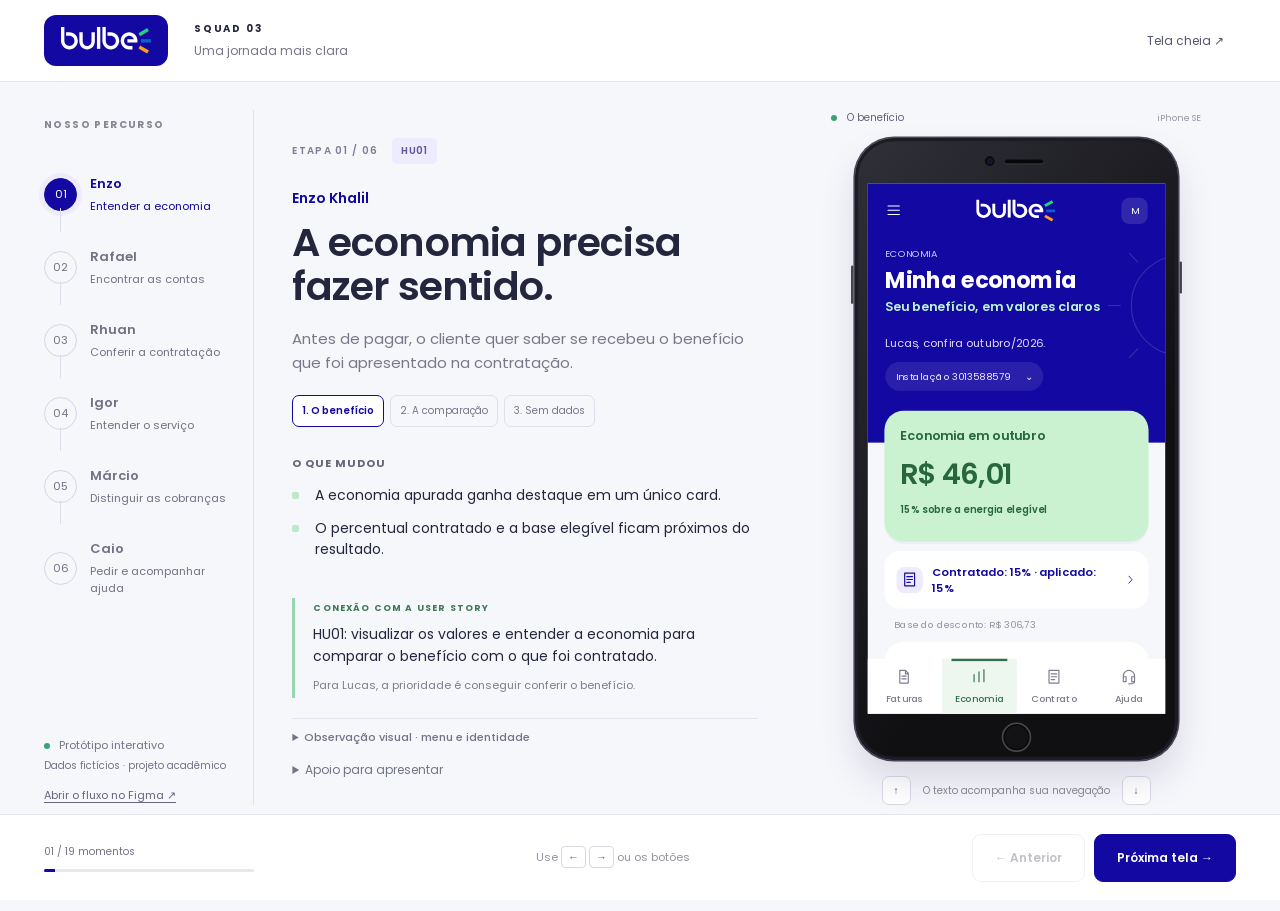
==== commit c8fcc292: "feat: sincroniza apresentação com navegação e rolagem do app" ====
--- a/index.html
+++ b/index.html
@@ -1,8 +1,8 @@
-<!doctype html><html lang="pt-BR"><head><meta charset="utf-8"><meta name="viewport" content="width=device-width,initial-scale=1"><meta name="theme-color" content="#1308a1"><title>Bulbe — Da dúvida à confiança | Squad 03</title><link rel="stylesheet" href="presentation.css?v=20261115-bezel2"><script defer src="presentation.js?v=20261115-typography"></script></head><body>
+<!doctype html><html lang="pt-BR"><head><meta charset="utf-8"><meta name="viewport" content="width=device-width,initial-scale=1"><meta name="theme-color" content="#1308a1"><title>Bulbe — Da dúvida à confiança | Squad 03</title><link rel="stylesheet" href="presentation.css?v=20261115-sync"><script defer src="presentation.js?v=20261115-sync"></script></head><body>
 <header class="masthead"><a class="wordmark" href="#enzo/0" aria-label="Início da apresentação"><img src="assets/logo.svg" alt="Bulbe"></a><div class="project">SQUAD 03 <span>Uma jornada mais clara</span></div><button class="quiet" id="fullscreen" title="Tela cheia (F)">Tela cheia <span aria-hidden="true">↗</span></button></header>
 <div class="workspace"><aside class="roadmap"><p class="eyebrow">NOSSO PERCURSO</p><nav id="stages" aria-label="Etapas por integrante"></nav><div class="roadmap-note"><span class="live-dot"></span> Protótipo interativo<p>Dados fictícios · projeto acadêmico</p><a href="https://www.figma.com/design/2zvEvnBGN11Wklv6yLXfpg" target="_blank" rel="noopener">Abrir o fluxo no Figma ↗</a></div></aside>
-<main class="story" id="story" tabindex="-1"><div class="chapterline"><span id="chapter">ETAPA 01 / 06</span><span id="hu">HU01</span></div><p class="presenter" id="presenter"></p><h1 id="title"></h1><p class="lead" id="lead"></p><div class="screen-progress" id="screens" aria-label="Telas desta etapa"></div><section class="changes"><h2>O que mudou</h2><ul id="changes"></ul></section><section class="connection"><div class="connection-label">CONEXÃO COM A USER STORY</div><p id="connection"></p><p class="persona" id="persona"></p></section><details class="speaker-notes"><summary>Apoio para apresentar</summary><p id="talk"></p><p id="story-source"></p></details></main>
-<section class="demo" aria-label="Demonstração no iPhone SE"><div class="demo-heading"><span class="live-dot"></span><span id="screen-name"></span><span class="device-name">iPhone SE</span></div><div class="phone-stage"><div class="phone"><div class="earpiece"><i></i><span></span></div><div class="phone-screen"><iframe src="app/index.html?v=20261115-typography#economia" title="Aplicativo Bulbe — demonstração interativa" id="app"></iframe></div><div class="home-button" aria-hidden="true"></div></div></div><div class="demo-controls"><button id="scroll-up" aria-label="Rolar a tela do app para cima">↑</button><span>Você também pode explorar o app</span><button id="scroll-down" aria-label="Rolar a tela do app para baixo">↓</button></div><button id="resume" hidden>Retomar a tela do roteiro ↩</button></section></div>
+<main class="story" id="story" tabindex="-1"><div class="chapterline"><span id="chapter">ETAPA 01 / 06</span><span id="hu">HU01</span></div><p class="presenter" id="presenter"></p><h1 id="title"></h1><p class="lead" id="lead"></p><div class="screen-progress" id="screens" aria-label="Telas desta etapa"></div><section class="changes"><h2>O que mudou</h2><ul id="changes"></ul></section><section class="connection"><div class="connection-label">CONEXÃO COM A USER STORY</div><p id="connection"></p><p class="persona" id="persona"></p></section><details class="visual-note" id="visual-note" hidden><summary>Observação visual · menu e identidade</summary><p>Menu inferior fixo, com ícones e nomes: os quatro caminhos principais ficam sempre à mão, e a aba ativa mostra onde estamos. Poppins, cores da Bulbe e cards mais limpos mantêm a identidade e dão destaque ao essencial.</p></details><details class="speaker-notes"><summary>Apoio para apresentar</summary><p id="talk"></p><p id="story-source"></p></details></main>
+<section class="demo" aria-label="Demonstração no iPhone SE"><div class="demo-heading"><span class="live-dot"></span><span id="screen-name"></span><span class="device-name">iPhone SE</span></div><div class="phone-stage"><div class="phone"><div class="earpiece"><i></i><span></span></div><div class="phone-screen"><iframe src="app/index.html?v=20261115-sync#economia" title="Aplicativo Bulbe — demonstração interativa" id="app"></iframe></div><div class="home-button" aria-hidden="true"></div></div></div><div class="demo-controls"><button id="scroll-up" aria-label="Rolar a tela do app para cima">↑</button><span>O texto acompanha sua navegação</span><button id="scroll-down" aria-label="Rolar a tela do app para baixo">↓</button></div><button id="resume" hidden>Voltar ao roteiro ↩</button></section></div>
 <footer class="controls"><div class="progress-info"><span id="global-count"></span><div class="progress-track"><div id="progress"></div></div></div><p class="keyboard-hint">Use <kbd>←</kbd> <kbd>→</kbd> ou os botões</p><div class="navigation"><button id="previous" class="previous">← Anterior</button><button id="next" class="next">Próximo →</button></div></footer>
 <div class="finish" id="finish" hidden><div><span class="eyebrow">PERCURSO CONCLUÍDO</span><h2>Menos dúvidas.<br>Mais clareza para decidir.</h2><p>Seis histórias conectadas: entender o benefício, encontrar as contas, conferir o contrato e saber onde pedir ajuda.</p><p class="closing-note">Nossa hipótese é que essa clareza favoreça o pagamento no prazo e a confiança no serviço. O protótipo demonstra a proposta; o impacto precisa ser validado com usuários.</p><button class="next" id="restart">Recomeçar apresentação ↻</button><button class="quiet" id="back-finish">Voltar à última tela</button></div></div>
 </body></html>
--- a/presentation.css
+++ b/presentation.css
@@ -2,3 +2,5 @@
 
 /* Presentation shares the Bulbe family; sizes adapt to projection. */
 body{font-synthesis:none}h1{font-weight:600;letter-spacing:-.02em}.finish h2{font-weight:600;letter-spacing:-.02em}
+
+.visual-note{border-top:1px solid #e3e4ef;padding-top:10px;margin:15px 0 8px;color:#717387}.visual-note summary{font-size:11px;font-weight:500;cursor:pointer}.visual-note p{font-size:11px;line-height:1.55;margin:5px 0 0;max-width:530px}
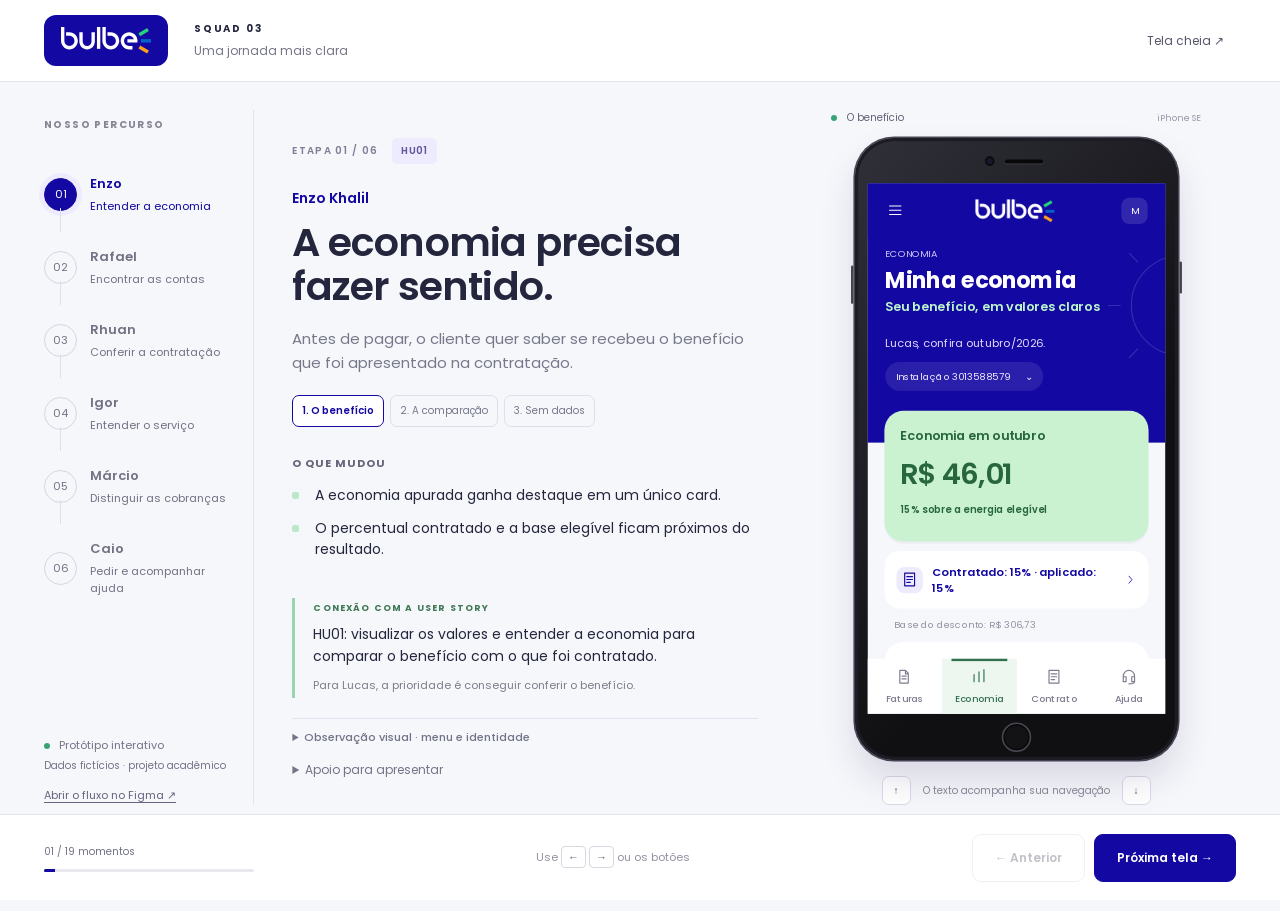
==== commit 0d0ff91a: "fix: transforma cabeçalho em transição contínua com logo única" ====
--- a/index.html
+++ b/index.html
@@ -2,7 +2,7 @@
 <header class="masthead"><a class="wordmark" href="#enzo/0" aria-label="Início da apresentação"><img src="assets/logo.svg" alt="Bulbe"></a><div class="project">SQUAD 03 <span>Uma jornada mais clara</span></div><button class="quiet" id="fullscreen" title="Tela cheia (F)">Tela cheia <span aria-hidden="true">↗</span></button></header>
 <div class="workspace"><aside class="roadmap"><p class="eyebrow">NOSSO PERCURSO</p><nav id="stages" aria-label="Etapas por integrante"></nav><div class="roadmap-note"><span class="live-dot"></span> Protótipo interativo<p>Dados fictícios · projeto acadêmico</p><a href="https://www.figma.com/design/2zvEvnBGN11Wklv6yLXfpg" target="_blank" rel="noopener">Abrir o fluxo no Figma ↗</a></div></aside>
 <main class="story" id="story" tabindex="-1"><div class="chapterline"><span id="chapter">ETAPA 01 / 06</span><span id="hu">HU01</span></div><p class="presenter" id="presenter"></p><h1 id="title"></h1><p class="lead" id="lead"></p><div class="screen-progress" id="screens" aria-label="Telas desta etapa"></div><section class="changes"><h2>O que mudou</h2><ul id="changes"></ul></section><section class="connection"><div class="connection-label">CONEXÃO COM A USER STORY</div><p id="connection"></p><p class="persona" id="persona"></p></section><details class="visual-note" id="visual-note" hidden><summary>Observação visual · menu e identidade</summary><p>Menu inferior fixo, com ícones e nomes: os quatro caminhos principais ficam sempre à mão, e a aba ativa mostra onde estamos. Poppins, cores da Bulbe e cards mais limpos mantêm a identidade e dão destaque ao essencial.</p></details><details class="speaker-notes"><summary>Apoio para apresentar</summary><p id="talk"></p><p id="story-source"></p></details></main>
-<section class="demo" aria-label="Demonstração no iPhone SE"><div class="demo-heading"><span class="live-dot"></span><span id="screen-name"></span><span class="device-name">iPhone SE</span></div><div class="phone-stage"><div class="phone"><div class="earpiece"><i></i><span></span></div><div class="phone-screen"><iframe src="app/index.html?v=20261115-sync#economia" title="Aplicativo Bulbe — demonstração interativa" id="app"></iframe></div><div class="home-button" aria-hidden="true"></div></div></div><div class="demo-controls"><button id="scroll-up" aria-label="Rolar a tela do app para cima">↑</button><span>O texto acompanha sua navegação</span><button id="scroll-down" aria-label="Rolar a tela do app para baixo">↓</button></div><button id="resume" hidden>Voltar ao roteiro ↩</button></section></div>
+<section class="demo" aria-label="Demonstração no iPhone SE"><div class="demo-heading"><span class="live-dot"></span><span id="screen-name"></span><span class="device-name">iPhone SE</span></div><div class="phone-stage"><div class="phone"><div class="earpiece"><i></i><span></span></div><div class="phone-screen"><iframe src="app/index.html?v=20261115-morph#economia" title="Aplicativo Bulbe — demonstração interativa" id="app"></iframe></div><div class="home-button" aria-hidden="true"></div></div></div><div class="demo-controls"><button id="scroll-up" aria-label="Rolar a tela do app para cima">↑</button><span>O texto acompanha sua navegação</span><button id="scroll-down" aria-label="Rolar a tela do app para baixo">↓</button></div><button id="resume" hidden>Voltar ao roteiro ↩</button></section></div>
 <footer class="controls"><div class="progress-info"><span id="global-count"></span><div class="progress-track"><div id="progress"></div></div></div><p class="keyboard-hint">Use <kbd>←</kbd> <kbd>→</kbd> ou os botões</p><div class="navigation"><button id="previous" class="previous">← Anterior</button><button id="next" class="next">Próximo →</button></div></footer>
 <div class="finish" id="finish" hidden><div><span class="eyebrow">PERCURSO CONCLUÍDO</span><h2>Menos dúvidas.<br>Mais clareza para decidir.</h2><p>Seis histórias conectadas: entender o benefício, encontrar as contas, conferir o contrato e saber onde pedir ajuda.</p><p class="closing-note">Nossa hipótese é que essa clareza favoreça o pagamento no prazo e a confiança no serviço. O protótipo demonstra a proposta; o impacto precisa ser validado com usuários.</p><button class="next" id="restart">Recomeçar apresentação ↻</button><button class="quiet" id="back-finish">Voltar à última tela</button></div></div>
 </body></html>
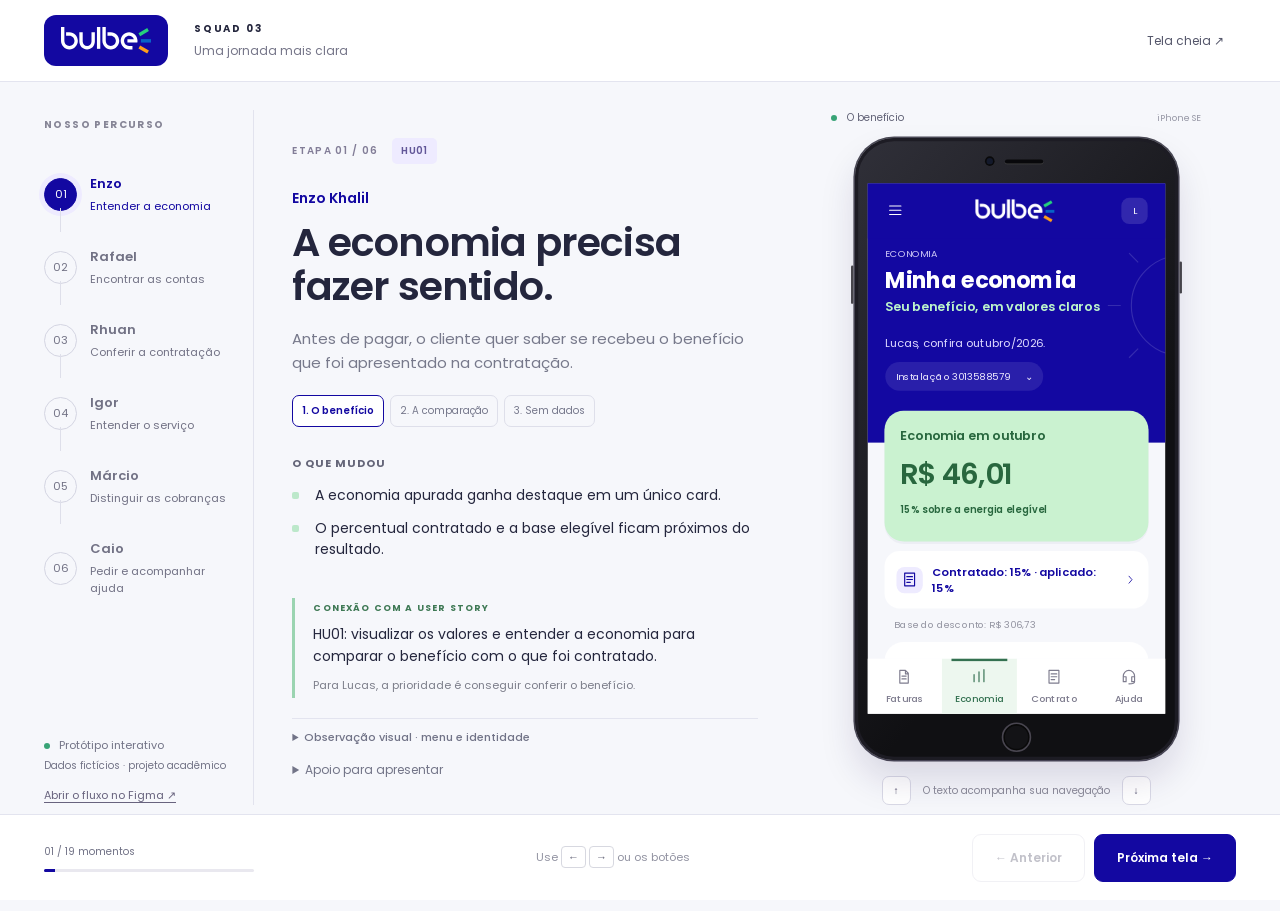
==== commit 878e8754: "fix: sincroniza iniciais do perfil com a persona de cada tela" ====
--- a/index.html
+++ b/index.html
@@ -2,7 +2,7 @@
 <header class="masthead"><a class="wordmark" href="#enzo/0" aria-label="Início da apresentação"><img src="assets/logo.svg" alt="Bulbe"></a><div class="project">SQUAD 03 <span>Uma jornada mais clara</span></div><button class="quiet" id="fullscreen" title="Tela cheia (F)">Tela cheia <span aria-hidden="true">↗</span></button></header>
 <div class="workspace"><aside class="roadmap"><p class="eyebrow">NOSSO PERCURSO</p><nav id="stages" aria-label="Etapas por integrante"></nav><div class="roadmap-note"><span class="live-dot"></span> Protótipo interativo<p>Dados fictícios · projeto acadêmico</p><a href="https://www.figma.com/design/2zvEvnBGN11Wklv6yLXfpg" target="_blank" rel="noopener">Abrir o fluxo no Figma ↗</a></div></aside>
 <main class="story" id="story" tabindex="-1"><div class="chapterline"><span id="chapter">ETAPA 01 / 06</span><span id="hu">HU01</span></div><p class="presenter" id="presenter"></p><h1 id="title"></h1><p class="lead" id="lead"></p><div class="screen-progress" id="screens" aria-label="Telas desta etapa"></div><section class="changes"><h2>O que mudou</h2><ul id="changes"></ul></section><section class="connection"><div class="connection-label">CONEXÃO COM A USER STORY</div><p id="connection"></p><p class="persona" id="persona"></p></section><details class="visual-note" id="visual-note" hidden><summary>Observação visual · menu e identidade</summary><p>Menu inferior fixo, com ícones e nomes: os quatro caminhos principais ficam sempre à mão, e a aba ativa mostra onde estamos. Poppins, cores da Bulbe e cards mais limpos mantêm a identidade e dão destaque ao essencial.</p></details><details class="speaker-notes"><summary>Apoio para apresentar</summary><p id="talk"></p><p id="story-source"></p></details></main>
-<section class="demo" aria-label="Demonstração no iPhone SE"><div class="demo-heading"><span class="live-dot"></span><span id="screen-name"></span><span class="device-name">iPhone SE</span></div><div class="phone-stage"><div class="phone"><div class="earpiece"><i></i><span></span></div><div class="phone-screen"><iframe src="app/index.html?v=20261115-morph#economia" title="Aplicativo Bulbe — demonstração interativa" id="app"></iframe></div><div class="home-button" aria-hidden="true"></div></div></div><div class="demo-controls"><button id="scroll-up" aria-label="Rolar a tela do app para cima">↑</button><span>O texto acompanha sua navegação</span><button id="scroll-down" aria-label="Rolar a tela do app para baixo">↓</button></div><button id="resume" hidden>Voltar ao roteiro ↩</button></section></div>
+<section class="demo" aria-label="Demonstração no iPhone SE"><div class="demo-heading"><span class="live-dot"></span><span id="screen-name"></span><span class="device-name">iPhone SE</span></div><div class="phone-stage"><div class="phone"><div class="earpiece"><i></i><span></span></div><div class="phone-screen"><iframe src="app/index.html?v=20261117-personas#economia" title="Aplicativo Bulbe — demonstração interativa" id="app"></iframe></div><div class="home-button" aria-hidden="true"></div></div></div><div class="demo-controls"><button id="scroll-up" aria-label="Rolar a tela do app para cima">↑</button><span>O texto acompanha sua navegação</span><button id="scroll-down" aria-label="Rolar a tela do app para baixo">↓</button></div><button id="resume" hidden>Voltar ao roteiro ↩</button></section></div>
 <footer class="controls"><div class="progress-info"><span id="global-count"></span><div class="progress-track"><div id="progress"></div></div></div><p class="keyboard-hint">Use <kbd>←</kbd> <kbd>→</kbd> ou os botões</p><div class="navigation"><button id="previous" class="previous">← Anterior</button><button id="next" class="next">Próximo →</button></div></footer>
 <div class="finish" id="finish" hidden><div><span class="eyebrow">PERCURSO CONCLUÍDO</span><h2>Menos dúvidas.<br>Mais clareza para decidir.</h2><p>Seis histórias conectadas: entender o benefício, encontrar as contas, conferir o contrato e saber onde pedir ajuda.</p><p class="closing-note">Nossa hipótese é que essa clareza favoreça o pagamento no prazo e a confiança no serviço. O protótipo demonstra a proposta; o impacto precisa ser validado com usuários.</p><button class="next" id="restart">Recomeçar apresentação ↻</button><button class="quiet" id="back-finish">Voltar à última tela</button></div></div>
 </body></html>
